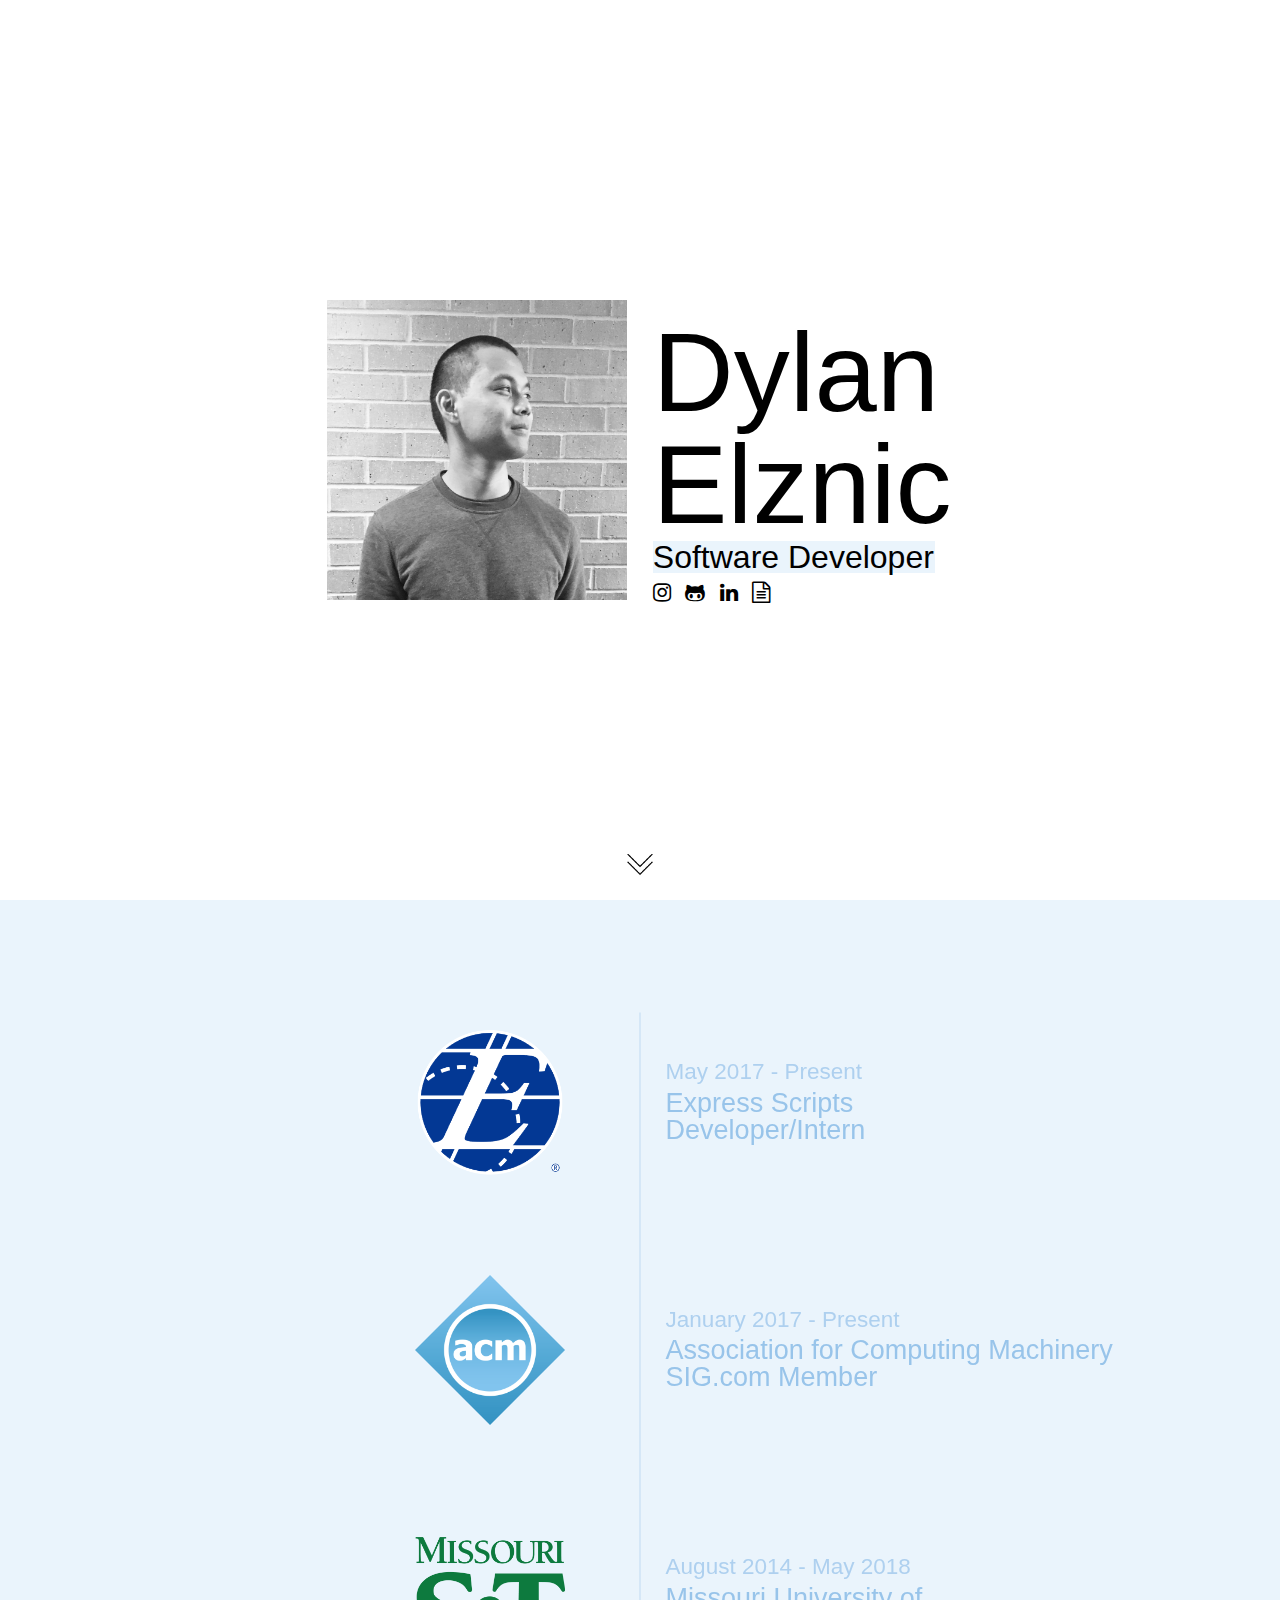
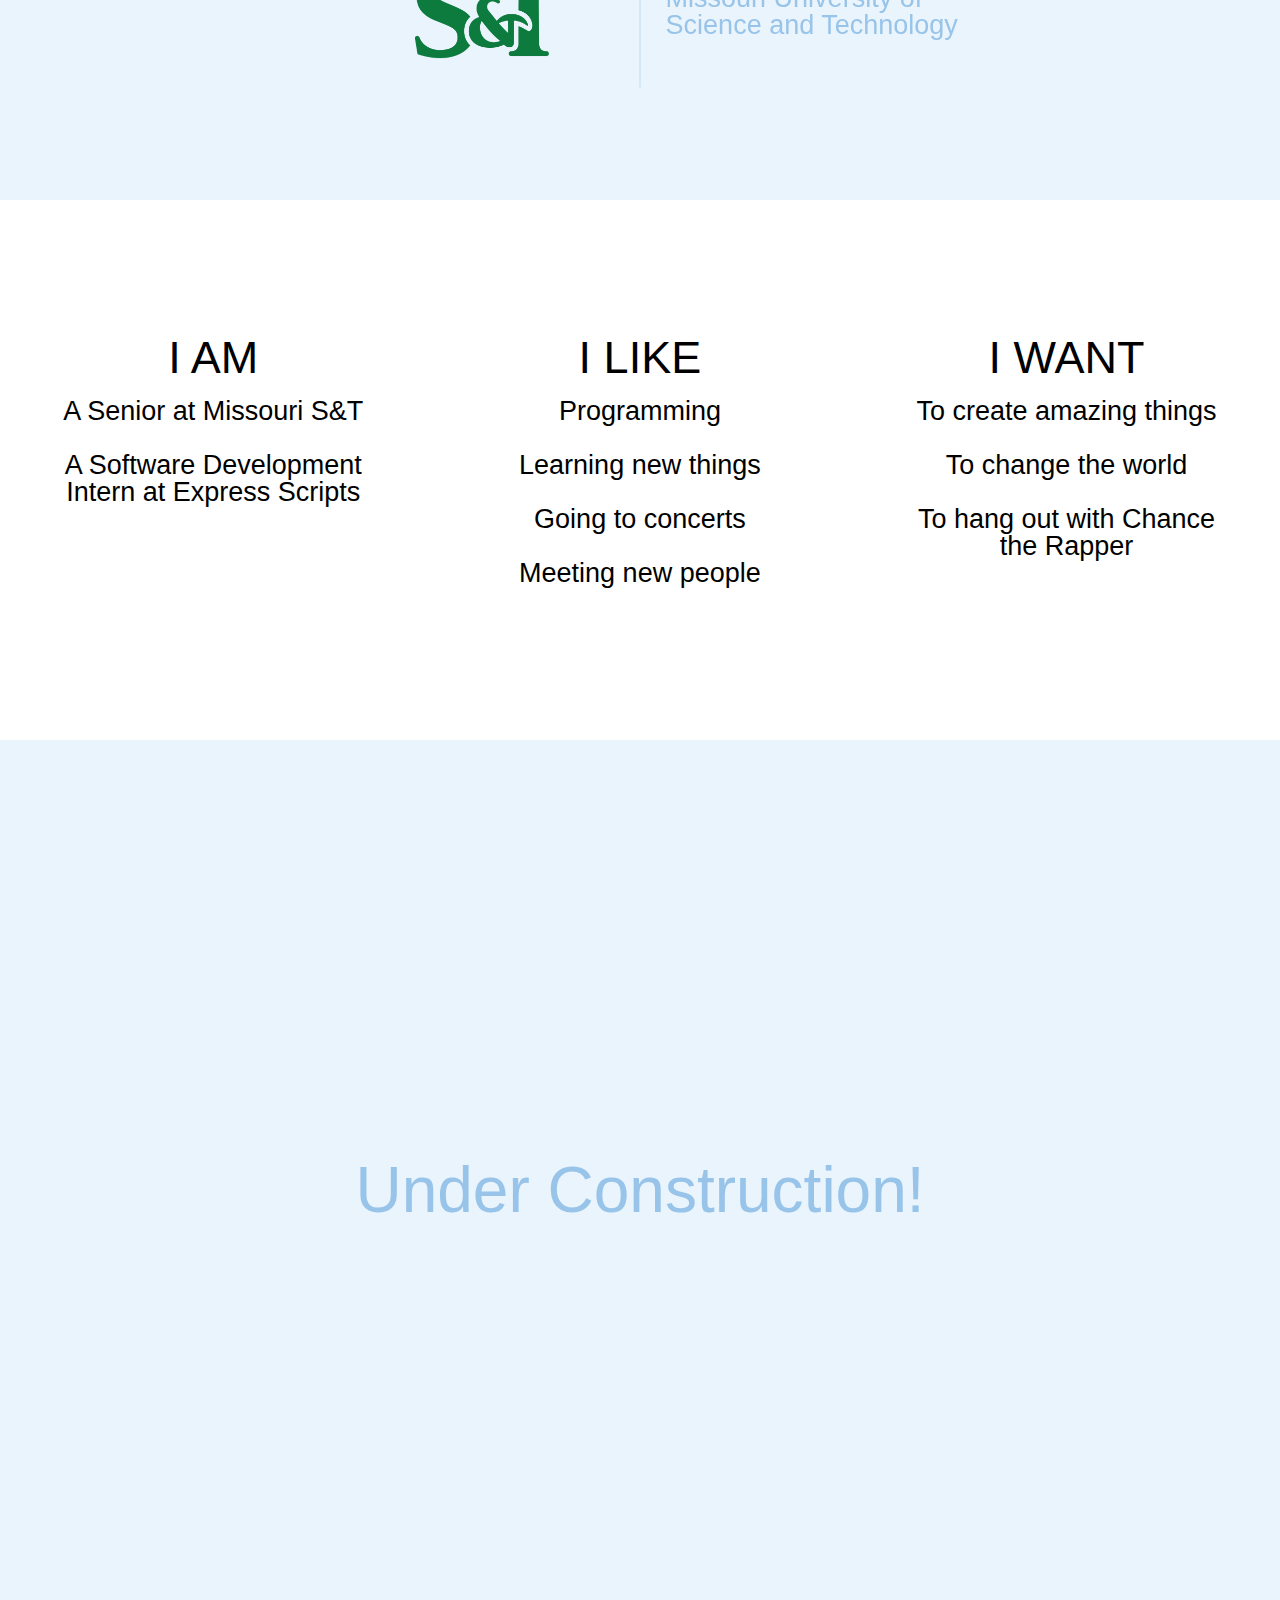
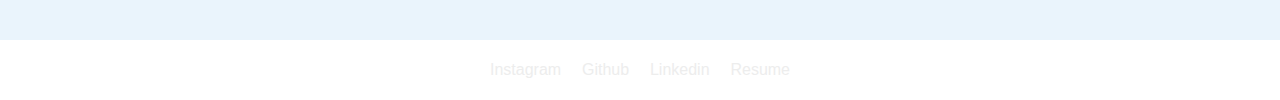
==== index.html @ 470916a1 "[UPDATE] Added under construction notice" ====
<!DOCTYPE html>
<html>
    <head>
        <meta charset="UTF-8">
        <title>Dylan Elznic</title>
        <link rel="icon" href="static/images/favicon.ico" type="image/x-icon">
        <link rel="stylesheet" type="text/css" href="css/reset.css">
        <link rel="stylesheet" type="text/css" href="css/style.css">
        <link rel="stylesheet" href="https://cdnjs.cloudflare.com/ajax/libs/font-awesome/4.7.0/css/font-awesome.min.css">
        <meta name="viewport" content="width=device-width, initial-scale=1" />
        <meta name="viewport" content="initial-scale=1" />
        <script src="https://ajax.googleapis.com/ajax/libs/jquery/2.1.3/jquery.min.js"></script>
    </head>
    <body>
        <script>
        $(function() {
            $('a[href*=#]:not([href=#])').click(function() {
                var target = $(this.hash);
                target = target.length ? target : $('[name=' + this.hash.substr(1) +']');
                if (target.length) {
                    $('html,body').animate({
                      scrollTop: target.offset().top
                    }, 800);
                    return false;
                }
            });
        });
        </script>
        <script>
           $(window).scroll(function() {

            if ($(this).scrollTop() > $(window).height() * 2 || $(window).width() < 750)
             {
                $('#jetpack').css({'visibility': 'hidden'});
             }
            else
             {
              $('#jetpack').css({'visibility': 'visible'});
             }
         });
        </script>
        <script>
           $(window).scroll(function() {

            if ($(this).scrollTop() > $(window).height() * 2 && $(window).width() > 750)
             {
                $('#agent').css({'visibility': 'visible'});
             }
            else
             {
              $('#agent').css({'visibility': 'hidden'});
             }
         });
        </script>
        <div id="header-view">
            <div id="header-image-container">
                <img src="static/images/landing-face.png" id="header-image">
            </div>
            <div id="header-words-container">
                <div id="header-words">
                    <p class="name-text">Dylan</p>
                    <p class="name-text">Elznic</p>
                    <p id="name-subtitle">Software Developer</p>
                    <div id="icon-bar">
                        <ul>
                            <li>
                                <a href="https://www.instagram.com/_dylanjoseph/" class="fa fa-instagram fa-lg" aria-hidden="true"></a>
                            </li>
                             <li>
                                 <a href="https://github.com/dylanelznic" class="fa fa-github-alt fa-lg" aria-hidden="true"></a></li>
                            <li>
                                <a href="https://www.linkedin.com/in/dylan-elznic/" class="fa fa-linkedin fa-lg" aria-hidden="true"></a>
                            </li>
                            <li>
                                <a href="static/files/DylanElznicResume.pdf" class="fa fa-file-text-o fa-lg" aria-hidden="true"></a>
                            </li>
                        </ul>
                    </div>
                </div>
            </div>
            <div id="scroll-arrow-container">
               <a href="#content-1"><img src="static/images/scroll-arrow.png" id="scroll-arrow-image"></a>
            </div>
        </div>
        <div id="body-view">
            <div id="content-1">
                <img id="jetpack" src="static/images/jetpack-animated.gif">
                <div id="timeline-header"></div>
                <div id="timeline-line"></div>
                <div class="tl-item" id="tl-esi">
                    <div class="tl-item-content">
                        <div class="tl-date">May 2017 - Present</div>
                        <div class="tl-text">Express Scripts<br/>Developer/Intern</div>
                    </div>
                    <img class="tl-img" src="static/images/express-scripts.png">
                </div>
                <div class="tl-item" id="tl-acm">
                    <div class="tl-item-content">
                        <div class="tl-date">January 2017 - Present</div>
                        <div class="tl-text">Association for Computing Machinery<br/>SIG.com Member</div>
                    </div>
                    <img class="tl-img" src="static/images/acm-logo.png">
                </div>
                <div class="tl-item" id="tl-mst">
                    <div class="tl-item-content">
                        <div class="tl-date">August 2014 - May 2018</div>
                        <div class="tl-text">Missouri University of<br/>Science and Technology</div>
                    </div>
                    <img class="tl-img" src="static/images/Missouri-S&T_PrimaryLogo_DigitalMinerGreen.png">
                </div>
            </div>
            <div id="content-2">
                <div class="bio-wrapper">
                    <div class="col-1">
                        <div class="i-am">
                            <p class="bio-header">I AM</p>
                            <p class="bio-text">A Senior at Missouri S&amp;T<br/><br/>
                            A Software Development Intern at Express Scripts<br/><br/>
                            </p>
                        </div>
                    </div>
                    <div class="col-2">
                        <div class="i-like">
                            <p class="bio-header">I LIKE</p>
                            <p class="bio-text">Programming<br/><br/>Learning new things<br/><br/>
                            Going to concerts<br/><br/>
                            Meeting new people<br/><br/>
                            </p>
                        </div>
                    </div>
                    <div class="col-3">
                        <div class="i-want">
                            <p class="bio-header">I WANT</p>
                            <p class="bio-text">To create amazing things<br/><br/>To change the world<br/><br/>To hang out with Chance the Rapper
                               </p>
                        </div>
                    </div>
                </div>
            </div>
            <div id="content-3">
                <img id="agent" src="static/images/agent.png">
                <p class="construction">Under Construction!</p>
            </div>
        </div>
        <div id="footer-view">
            <ul id="footer-links">
                <li><a href="https://www.instagram.com/_dylanjoseph/">Instagram</a></li>
                <li><a href="https://github.com/dylanelznic" >Github</a></li>
                <li><a href="https://www.linkedin.com/in/dylan-elznic/">Linkedin</a></li>
                <li><a href="static/files/DylanElznicResume.pdf">Resume</a></li>
            </ul>
        </div>
    </body>
</html>
---- css/style.css ----
body {
    font-family: sans-serif;
}

#header-view {
    position: relative;
    z-index: 1;
    height: 100vh;
    width: 100vw;
    background-color: white;
}

#header-image-container {
    position: relative;
    top: 0;
    width: 100%;
    height: 50%;
}

#header-words-container {
    position: relative;
    bottom: 0;
    width: 100%;
    height: 50%;
}

#header-image {
    position: absolute;
    height:300px;
    width: 300px;
    bottom: 2%;
    left: 50%;
    transform: translateX(-50%);
}

#header-words {
    position: absolute;
    top: 2%;
    left: 50%;
    transform: translateX(-150px);
}

.name-text {
    font-size: 5em;
}

#name-subtitle {
    width: 282px;
    font-size: 2em;
    background-color: #eaf4fc;
}

#icon-bar {
    margin-top: 12px;
}

li {
    display: inline;
}

.fa {
    text-decoration: none;
    color: black;
    transition: color .15s ease-in-out;
    margin-right: 10px;
}

.fa:hover {
    color: lightgrey;
}

#scroll-arrow-container {
    position: absolute;
    bottom: 2%;
    left: 50%;
    transform: translateX(-50%);
}

#scroll-arrow-image {
    visibility: hidden;
    height: 30px;
}

#content-1 {
    position: relative;
    height: 100vh;
    color: white;
    background-color: #eaf4fc;
}

#experience-header-container {
    position: relative;
    top: 0;
    width: 100%;
    height: 10%;
}

#experience-header {
    position: absolute;
    bottom: 0;
    left: 50%;
    transform: translateX(-150px);
    font-size: 2.5em;
    color: grey;
}

#esi-container {
    position: relative;
    top: 0;
    width: 100%;
    height: 45%;
}

#esi-content {
    position: absolute;
    top: 50%;
    left: 50%;
    transform: translate(-50%, -50%);
    height: 300px;
    width: 300px;
}

#esi-logo {
    position: absolute;
    top: 10%;
    left: 50%;
    transform: translateX(-50%);
    height: 180px;
}

#esi-text {
    position: absolute;
    top: 80%;
    left: 50%;
    transform: translateX(-50%);
    font-size: 1.2em;
    color: grey;
}

#acm-container {
    position: relative;
    bottom: 0;
    width: 100%;
    height: 45%;
}

#acm-content {
    position: absolute;
    top: 50%;
    left: 50%;
    transform: translate(-50%, -50%);
    height: 300px;
    width: 300px;
}

#acm-logo {
    position: absolute;
    top: 10%;
    left: 50%;
    transform: translateX(-50%);
    height: 180px;
}

#acm-text {
    position: absolute;
    top: 80%;
    left: 50%;
    transform: translateX(-50%);
    font-size: 1.2em;
    color: grey;
}

#timeline-header {
    position: absolute;
    bottom: 85vh;
    left: 10%;
    font-size: 4vh;
    color: #98c4ea;
}

#timeline-line {
    position: absolute;
    top: 50%;
    left: 35%;
    transform: translate(-50%, -50%);
    height: 75vh;
    width: 1px;
    background-color: #bfd9f2;
}

.tl-item {
    height: 25vh;
    width: 100vw;
}

.tl-item-content {
    display: flex;
    flex-direction: column;
    justify-content: center;
    position: absolute;
    left: 39%;
    height: 100%;
    width: 59%;
}

.tl-date {
    font-size: 2.5vh;
    padding-bottom: 6px;
    color: #aed0ef;
}

.tl-text {
    font-size: 3vh;
    color: #98c4ea;
}

.tl-img {
    position: absolute;
    top: 50%;
    left: 50%;
    height: auto;
    width: 20vw;
    transform: translate(-210%, -50%);
}

#tl-esi {
    position: absolute;
    top: 10vh;
}

#tl-acm {
    position: absolute;
    top: 37.5vh;
}

#tl-mst {
    position: absolute;
    top: 65vh;
}

#footer-view {
    position: relative;
    height: 60px;
    background-color: white;
}

#footer-links {
    position: absolute;
    top: 50%;
    left: 50%;
    transform: translate(-50%, -50%);
    display: flex;
    align-items: stretch; /* Default */
    justify-content: space-between;
    width: 300px;
    margin: 0;
    padding: 0;
}

#footer-links li {
    display: block;
    flex: 0 1 auto; /* Default */
    list-style-type: none;
}

#footer-links a {
    text-decoration: none;
    color: #ededed;
}

#jetpack {
    visibility: hidden;
    position: fixed;
    z-index: 0;
    left: 5vw;
    top: 30%;
    height: 23vh;
    width: auto;
}

#content-2 {
    position: relative;
    z-index: 1;
    height: 60vh;
    width: 100vw;
    background-color: white;
}

.bio-wrapper {
    display: flex;
    flex-direction: row;
    height: 100%;
    width: 100%;
    color: black;
}

.col-1 {
    position: relative;
    height: 100%;
    width: 33.33%;
}

.col-2 {
    position: relative;
    height: 100%;
    width: 33.33%;
}

.col-3 {
    position: relative;
    height: 100%;
    width: 33.33%;
}

.bio-header {
    font-size: 5vh;
    margin-bottom: 2vh;
}

.bio-text {
    font-size: 3vh;
    margin-bottom: 2vh;
}

.i-am {
    position: absolute;
    top: 50%;
    left: 50%;
    transform: translate(-50%, -50%);
    height: 50%;
    width: 80%;
    text-align: center;
}

.i-like {
    position: absolute;
    top: 50%;
    left: 50%;
    transform: translate(-50%, -50%);
    height: 50%;
    width: 80%;
    text-align: center;
}

.i-want {
    position: absolute;
    top: 50%;
    left: 50%;
    transform: translate(-50%, -50%);
    height: 50%;
    width: 80%;
    text-align: center;
}

#content-3 {
    position: relative;
    height: 100vh;
    width: 100vw;
    background-color: #eaf4fc;
}

#agent {
    visibility: hidden;
    position: fixed;
    z-index: 0;
    right: 5%;
    top: 0;
    height: 50vh;
    width: auto;
}

.construction {
    position: absolute;
    top: 50%;
    left: 50%;
    transform: translate(-50%, -50%);
    font-size: 4em;
    color: #98c4ea;
}

/**
#divider-line {
    position: absolute;
    left: 12.5%;
    height: 1px;
    width: 75%;
    background-color: black;
}
**/

@media (min-width: 750px) {
	#header-image-container {
		display: inline-block;
		float: left;
        width: 50%;
        top: 50%;
        transform: translateY(-50%);
	}

	#header-words-container {
		display: inline-block;
		float: right;
        width: 50%;
        top: 50%;
        transform: translateY(-50%);
	}
    
    #header-image {
        top: 50%;
        transform: translateY(-50%);
        bottom: unset;
        left: unset;
        right: 2%;
    }
    
    #header-words {
        top: 50%;
        transform: translateY(-133px);
        left: 2%;
    }
    
    .name-text {
        font-size: 7em;
    }
    
    #scroll-arrow-image {
        visibility: visible;
    }
    
    #experience-header {
        position: absolute;
        bottom: 0;
        left: 50%;
        transform: translateX(-300px);
        font-size: 2.5em;
        color: grey;
    }
    
    #esi-container {
		display: inline-block;
		float: left;
        width: 50%;
        top: 20%;
        transform: translateY(-50%);
	}

	#acm-container {
		display: inline-block;
		float: right;
        width: 50%;
        top: 20%;
        transform: translateY(-50%);
	}
    
    #esi-content {
        left: unset;
        right: 55px;
        transform: translateY(-50%);
    }
    
    #acm-content {
        left: 55px;
        transform: translateY(-50%);
    }
    .tl-img {
        position: absolute;
        top: 50%;
        left: 50%;
        height: auto;
        width: 150px;
        transform: translate(-150%, -50%);
    }
    #timeline-line {
        left: 50%;
        transform: translate(-50%, -50%);
    }
    .tl-item-content {
        left: 52%;
        width: 48%;
    }
    #jetpack {
        visibility: visible;
    }
    #agent {
        visibility: visible;
    }
}
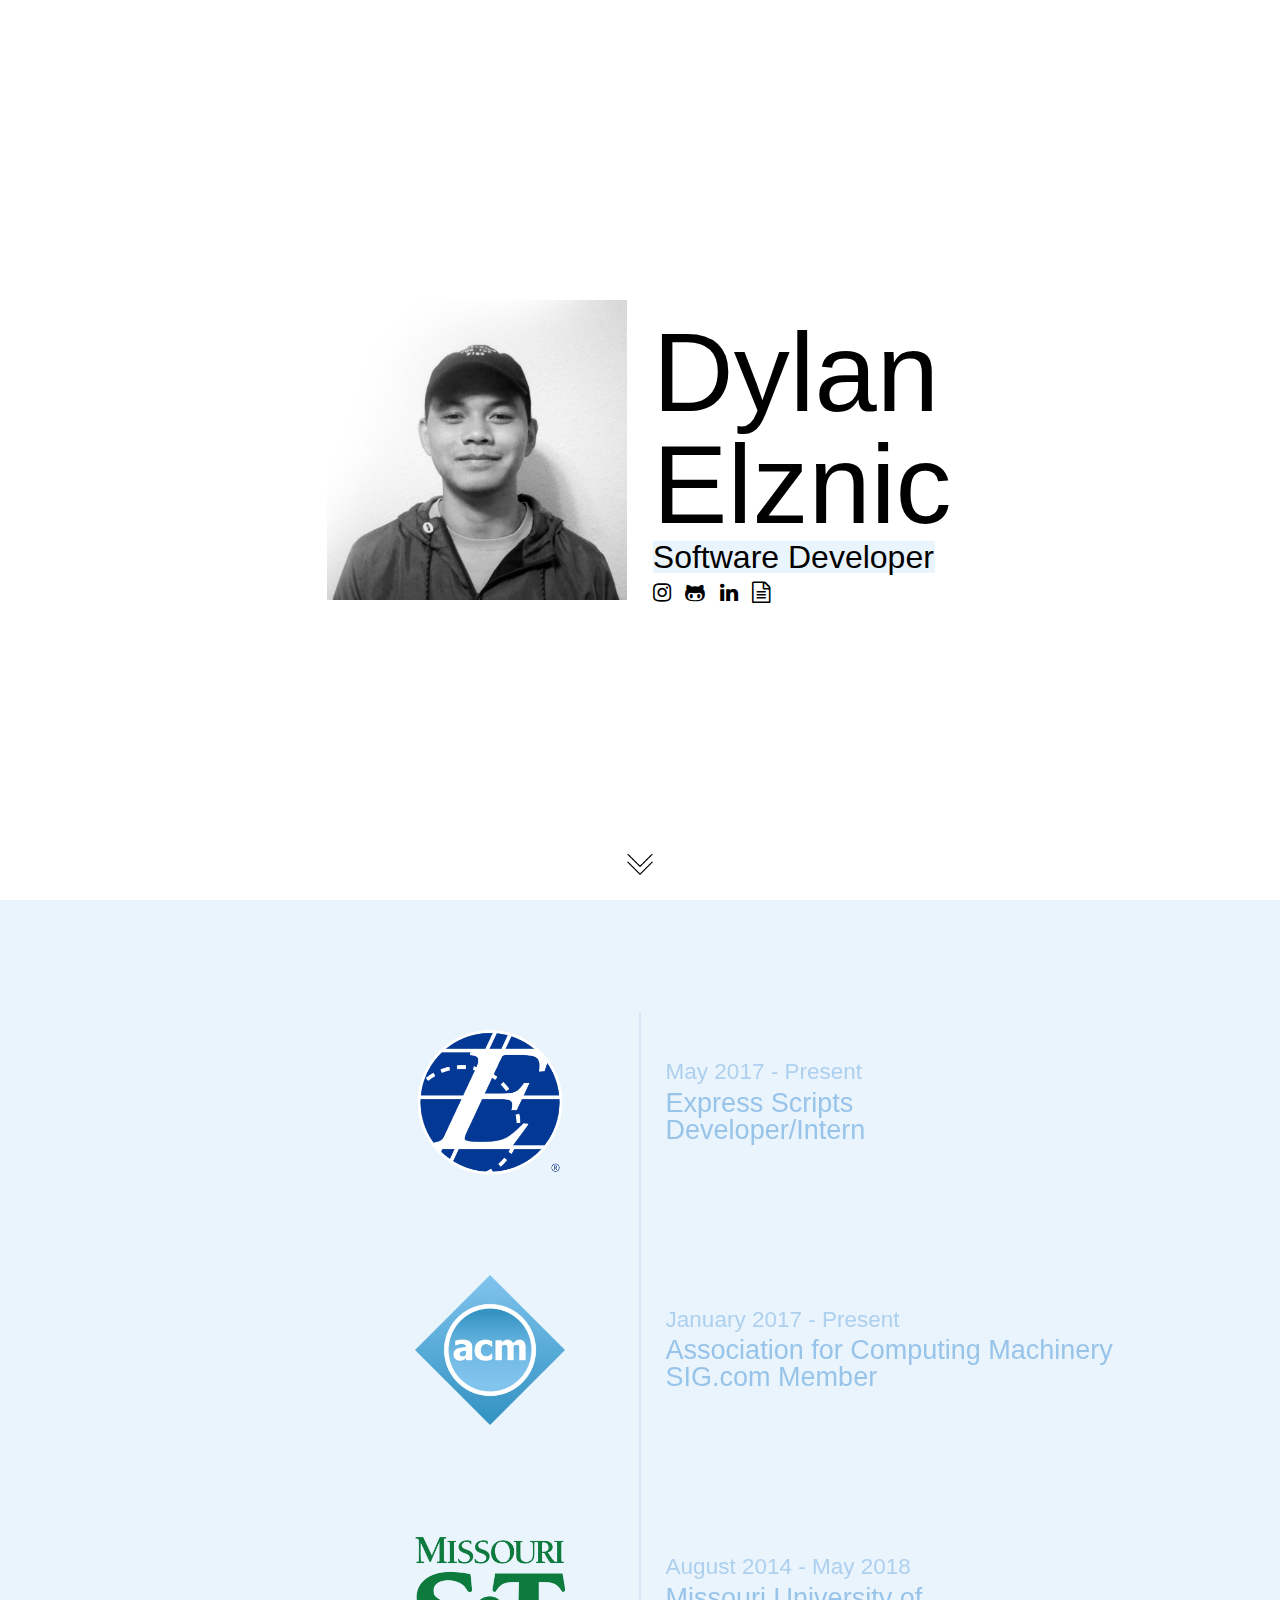
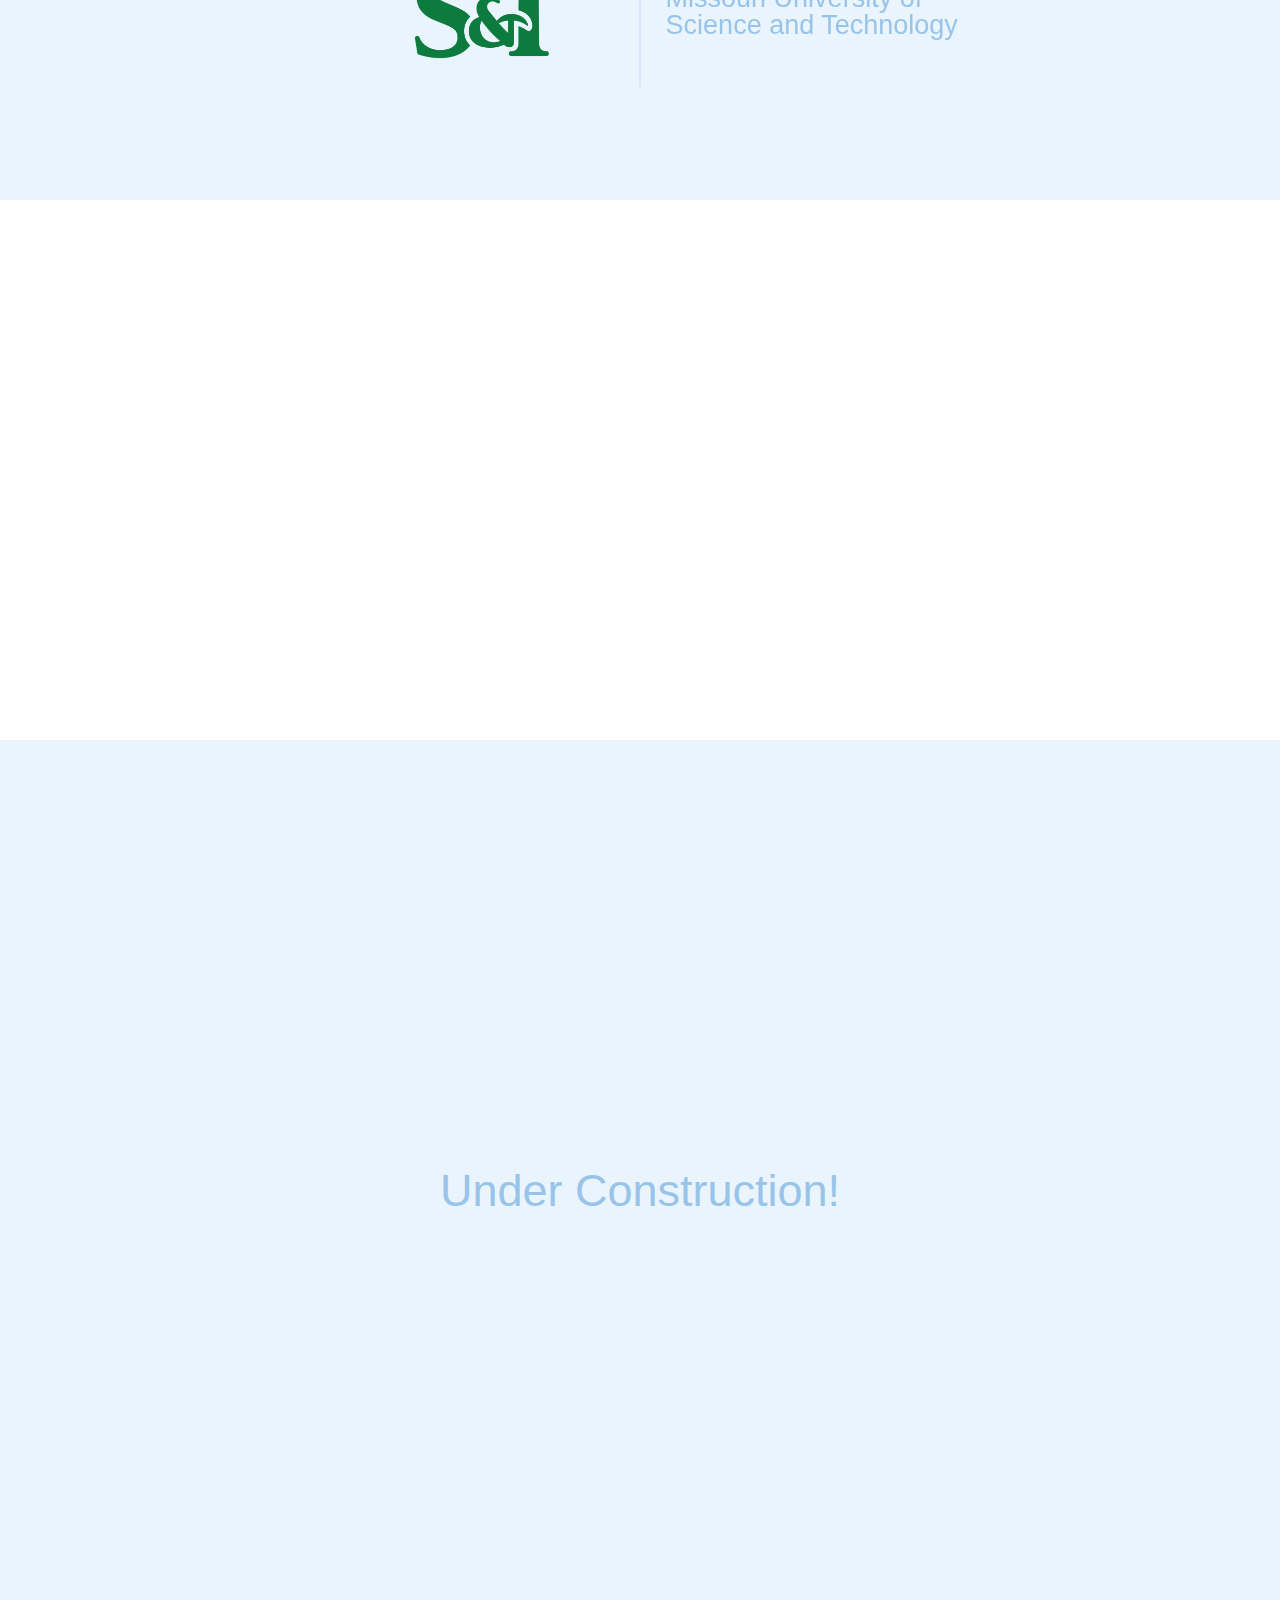
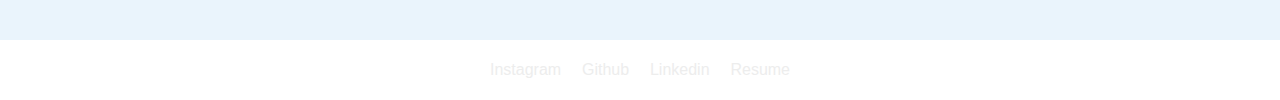
==== commit 022d5a83: "[UPDATE] Updated headshot, resume, and jetpack scrolling" ====
--- a/index.html
+++ b/index.html
@@ -29,14 +29,18 @@
         <script>
            $(window).scroll(function() {
 
-            if ($(this).scrollTop() > $(window).height() * 2 || $(window).width() < 750)
-             {
-                $('#jetpack').css({'visibility': 'hidden'});
-             }
+            if ($(this).scrollTop() > $(window).height() * 1.0)
+            {
+                $('#jetpack').css({'position': 'absolute'});
+            }
+            else if ($(this).scrollTop() < $(window).height() * 1.0)
+            {
+                $('#jetpack').css({'position': 'fixed'});
+            }
             else
-             {
-              $('#jetpack').css({'visibility': 'visible'});
-             }
+            {
+                $('#jetpack').css({'visibility': 'visible'});
+            }
          });
         </script>
         <script>
@@ -113,25 +117,22 @@
                 <div class="bio-wrapper">
                     <div class="col-1">
                         <div class="i-am">
-                            <p class="bio-header">I AM</p>
-                            <p class="bio-text">A Senior at Missouri S&amp;T<br/><br/>
-                            A Software Development Intern at Express Scripts<br/><br/>
+                            <p class="bio-header"></p>
+                            <p class="bio-text">
                             </p>
                         </div>
                     </div>
                     <div class="col-2">
                         <div class="i-like">
-                            <p class="bio-header">I LIKE</p>
-                            <p class="bio-text">Programming<br/><br/>Learning new things<br/><br/>
-                            Going to concerts<br/><br/>
-                            Meeting new people<br/><br/>
+                            <p class="bio-header"></p>
+                            <p class="bio-text">
                             </p>
                         </div>
                     </div>
                     <div class="col-3">
                         <div class="i-want">
-                            <p class="bio-header">I WANT</p>
-                            <p class="bio-text">To create amazing things<br/><br/>To change the world<br/><br/>To hang out with Chance the Rapper
+                            <p class="bio-header"></p>
+                            <p class="bio-text">
                                </p>
                         </div>
                     </div>
--- a/css/style.css
+++ b/css/style.css
@@ -273,7 +273,7 @@
     position: fixed;
     z-index: 0;
     left: 5vw;
-    top: 30%;
+    top: 35%;
     height: 23vh;
     width: auto;
 }
@@ -374,7 +374,7 @@
     top: 50%;
     left: 50%;
     transform: translate(-50%, -50%);
-    font-size: 4em;
+    font-size: 5vh;
     color: #98c4ea;
 }
 
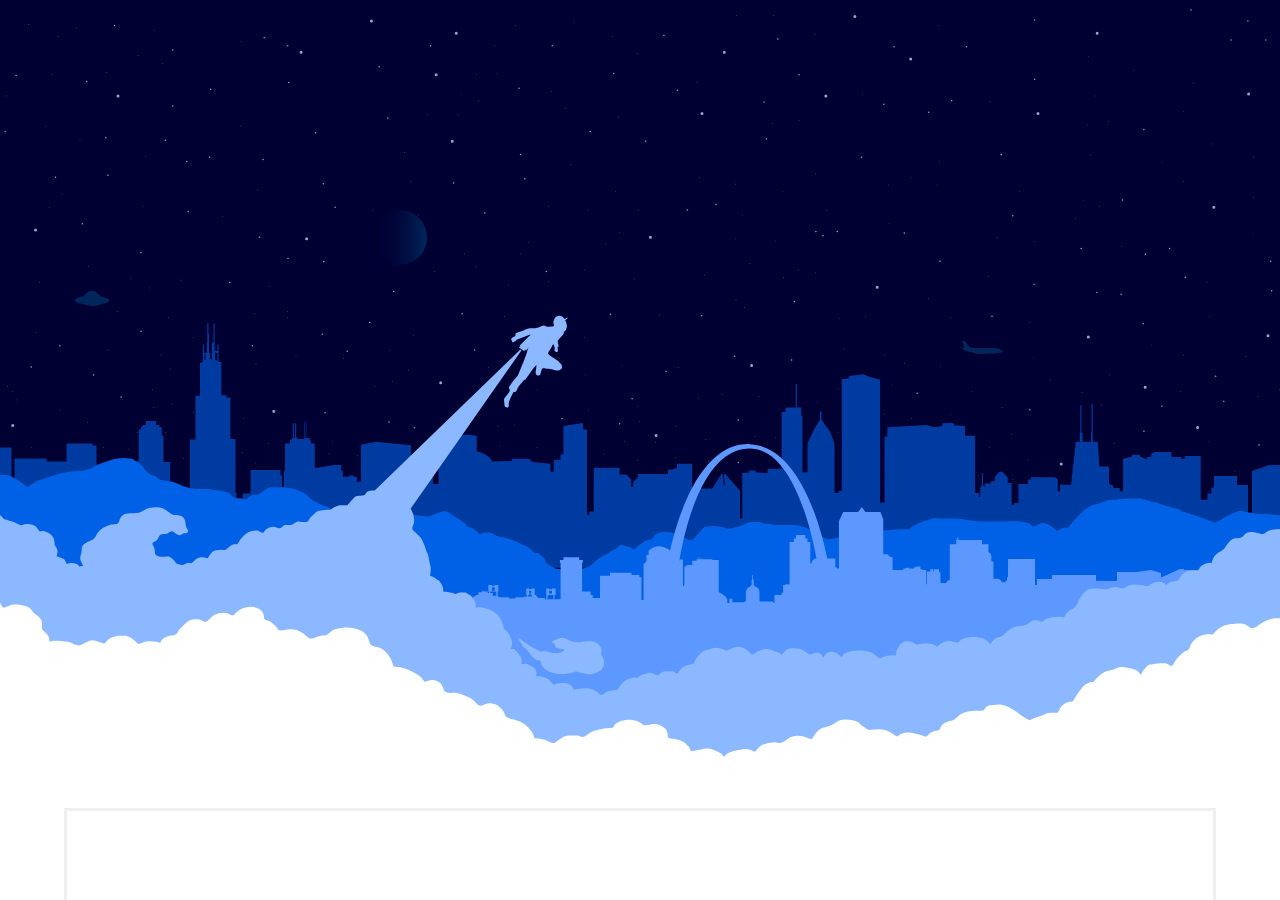
==== commit 9778822a: "parallax test" ====
--- a/index.html
+++ b/index.html
@@ -1,155 +1,41 @@
-<!DOCTYPE html>
-<html>
-    <head>
-        <meta charset="UTF-8">
-        <title>Dylan Elznic</title>
-        <link rel="icon" href="static/images/favicon.ico" type="image/x-icon">
-        <link rel="stylesheet" type="text/css" href="css/reset.css">
-        <link rel="stylesheet" type="text/css" href="css/style.css">
-        <link rel="stylesheet" href="https://cdnjs.cloudflare.com/ajax/libs/font-awesome/4.7.0/css/font-awesome.min.css">
-        <meta name="viewport" content="width=device-width, initial-scale=1" />
-        <meta name="viewport" content="initial-scale=1" />
-        <script src="https://ajax.googleapis.com/ajax/libs/jquery/2.1.3/jquery.min.js"></script>
-    </head>
-    <body>
-        <script>
-        $(function() {
-            $('a[href*=#]:not([href=#])').click(function() {
-                var target = $(this.hash);
-                target = target.length ? target : $('[name=' + this.hash.substr(1) +']');
-                if (target.length) {
-                    $('html,body').animate({
-                      scrollTop: target.offset().top
-                    }, 800);
-                    return false;
-                }
-            });
-        });
-        </script>
-        <script>
-           $(window).scroll(function() {
-
-            if ($(this).scrollTop() > $(window).height() * 1.0)
-            {
-                $('#jetpack').css({'position': 'absolute'});
-            }
-            else if ($(this).scrollTop() < $(window).height() * 1.0)
-            {
-                $('#jetpack').css({'position': 'fixed'});
-            }
-            else
-            {
-                $('#jetpack').css({'visibility': 'visible'});
-            }
-         });
-        </script>
-        <script>
-           $(window).scroll(function() {
-
-            if ($(this).scrollTop() > $(window).height() * 2 && $(window).width() > 750)
-             {
-                $('#agent').css({'visibility': 'visible'});
-             }
-            else
-             {
-              $('#agent').css({'visibility': 'hidden'});
-             }
-         });
-        </script>
-        <div id="header-view">
-            <div id="header-image-container">
-                <img src="static/images/landing-face.png" id="header-image">
-            </div>
-            <div id="header-words-container">
-                <div id="header-words">
-                    <p class="name-text">Dylan</p>
-                    <p class="name-text">Elznic</p>
-                    <p id="name-subtitle">Software Developer</p>
-                    <div id="icon-bar">
-                        <ul>
-                            <li>
-                                <a href="https://www.instagram.com/_dylanjoseph/" class="fa fa-instagram fa-lg" aria-hidden="true"></a>
-                            </li>
-                             <li>
-                                 <a href="https://github.com/dylanelznic" class="fa fa-github-alt fa-lg" aria-hidden="true"></a></li>
-                            <li>
-                                <a href="https://www.linkedin.com/in/dylan-elznic/" class="fa fa-linkedin fa-lg" aria-hidden="true"></a>
-                            </li>
-                            <li>
-                                <a href="static/files/DylanElznicResume.pdf" class="fa fa-file-text-o fa-lg" aria-hidden="true"></a>
-                            </li>
-                        </ul>
-                    </div>
-                </div>
-            </div>
-            <div id="scroll-arrow-container">
-               <a href="#content-1"><img src="static/images/scroll-arrow.png" id="scroll-arrow-image"></a>
-            </div>
+<html lang="en">
+  <head>
+    <meta charset="UTF-8" />
+    <meta name="viewport" content="width=device-width, initial-scale=1.0" />
+    <link rel="stylesheet" type="text/css" href="css/index.css" />
+    <title>Dylan Elznic</title>
+  </head>
+  <body>
+    <div class="parallax">
+      <div class="parallax__layer parallax__layer">
+        <img src="img/background.svg" />
+      </div>
+      <div class="parallax__layer parallax__layer__0">
+        <img src="img/far_stars.svg" />
+      </div>
+      <div class="parallax__layer parallax__layer__1">
+        <img src="img/sky.svg" />
+      </div>
+      <div class="parallax__layer parallax__layer__2">
+        <img width="1865px" src="img/chicago.svg" />
+      </div>
+      <div class="parallax__layer parallax__layer__3">
+        <img src="img/mountains.svg" />
+      </div>
+      <div class="parallax__layer parallax__layer__4">
+        <img src="img/st_louis.svg" />
+      </div>
+      <div class="parallax__layer parallax__layer__5">
+        <img src="img/jetpack.svg" />
+      </div>
+      <div class="parallax__layer parallax__layer__6">
+        <img src="img/foreground_smoke.svg" />
+      </div>
+      <div class="parallax__body__content">
+        <div class="placeholder">
+          Content
         </div>
-        <div id="body-view">
-            <div id="content-1">
-                <img id="jetpack" src="static/images/jetpack-animated.gif">
-                <div id="timeline-header"></div>
-                <div id="timeline-line"></div>
-                <div class="tl-item" id="tl-esi">
-                    <div class="tl-item-content">
-                        <div class="tl-date">May 2017 - Present</div>
-                        <div class="tl-text">Express Scripts<br/>Developer/Intern</div>
-                    </div>
-                    <img class="tl-img" src="static/images/express-scripts.png">
-                </div>
-                <div class="tl-item" id="tl-acm">
-                    <div class="tl-item-content">
-                        <div class="tl-date">January 2017 - Present</div>
-                        <div class="tl-text">Association for Computing Machinery<br/>SIG.com Member</div>
-                    </div>
-                    <img class="tl-img" src="static/images/acm-logo.png">
-                </div>
-                <div class="tl-item" id="tl-mst">
-                    <div class="tl-item-content">
-                        <div class="tl-date">August 2014 - May 2018</div>
-                        <div class="tl-text">Missouri University of<br/>Science and Technology</div>
-                    </div>
-                    <img class="tl-img" src="static/images/Missouri-S&T_PrimaryLogo_DigitalMinerGreen.png">
-                </div>
-            </div>
-            <div id="content-2">
-                <div class="bio-wrapper">
-                    <div class="col-1">
-                        <div class="i-am">
-                            <p class="bio-header"></p>
-                            <p class="bio-text">
-                            </p>
-                        </div>
-                    </div>
-                    <div class="col-2">
-                        <div class="i-like">
-                            <p class="bio-header"></p>
-                            <p class="bio-text">
-                            </p>
-                        </div>
-                    </div>
-                    <div class="col-3">
-                        <div class="i-want">
-                            <p class="bio-header"></p>
-                            <p class="bio-text">
-                               </p>
-                        </div>
-                    </div>
-                </div>
-            </div>
-            <div id="content-3">
-                <img id="agent" src="static/images/agent.png">
-                <p class="construction">Under Construction!</p>
-            </div>
-        </div>
-        <div id="footer-view">
-            <ul id="footer-links">
-                <li><a href="https://www.instagram.com/_dylanjoseph/">Instagram</a></li>
-                <li><a href="https://github.com/dylanelznic" >Github</a></li>
-                <li><a href="https://www.linkedin.com/in/dylan-elznic/">Linkedin</a></li>
-                <li><a href="static/files/DylanElznicResume.pdf">Resume</a></li>
-            </ul>
-        </div>
-    </body>
-</html>+      </div>
+    </div>
+  </body>
+</html>
--- a/css/index.css
+++ b/css/index.css
@@ -0,0 +1,94 @@
+* {
+  box-sizing: border-box;
+}
+
+html,
+body {
+  background-color: #ffffff;
+}
+
+.parallax {
+  perspective: 100px;
+  height: 100vh;
+  overflow-x: hidden;
+  overflow-y: auto;
+  position: absolute;
+  top: 0;
+  left: 0;
+  right: 0;
+  bottom: 0;
+}
+
+.parallax__layer {
+  position: absolute;
+  top: 0;
+  right: 0;
+  bottom: 0;
+  left: 0;
+  display: flex;
+  justify-content: center;
+}
+.parallax__layer img {
+  display: block;
+  position: absolute;
+  width: 1865px;
+  height: 777px;
+  margin-left: auto;
+  margin-right: auto;
+}
+
+.parallax__layer__0 {
+  transform: translateZ(-300px) scale(4);
+}
+
+.parallax__layer__1 {
+  transform: translateZ(-250px) scale(3.5);
+}
+
+.parallax__layer__2 {
+  transform: translateZ(-200px) scale(3);
+}
+
+.parallax__layer__3 {
+  transform: translateZ(-150px) scale(2.5);
+}
+
+.parallax__layer__4 {
+  transform: translateZ(-100px) scale(2);
+}
+
+.parallax__layer__5 {
+  transform: translateZ(-50px) scale(1.5);
+}
+
+.parallax__layer__6 {
+  transform: translateZ(0px) scale(1);
+}
+
+.parallax__body__content {
+  display: block;
+  position: absolute;
+  top: 776px;
+  left: 0;
+  right: 0;
+  height: 100vh;
+  padding: 32px 64px;
+  background: #ffffff;
+  z-index: 2;
+}
+
+.placeholder {
+  display: flex;
+  align-items: center;
+  justify-content: center;
+  width: 100%;
+  height: 100%;
+  border: 3px solid #efefef;
+  color: #efefef;
+  font-size: 120px;
+  font-family: sans-serif;
+  font-weight: 900;
+  text-transform: uppercase;
+}
+
+/*# sourceMappingURL=index.css.map */
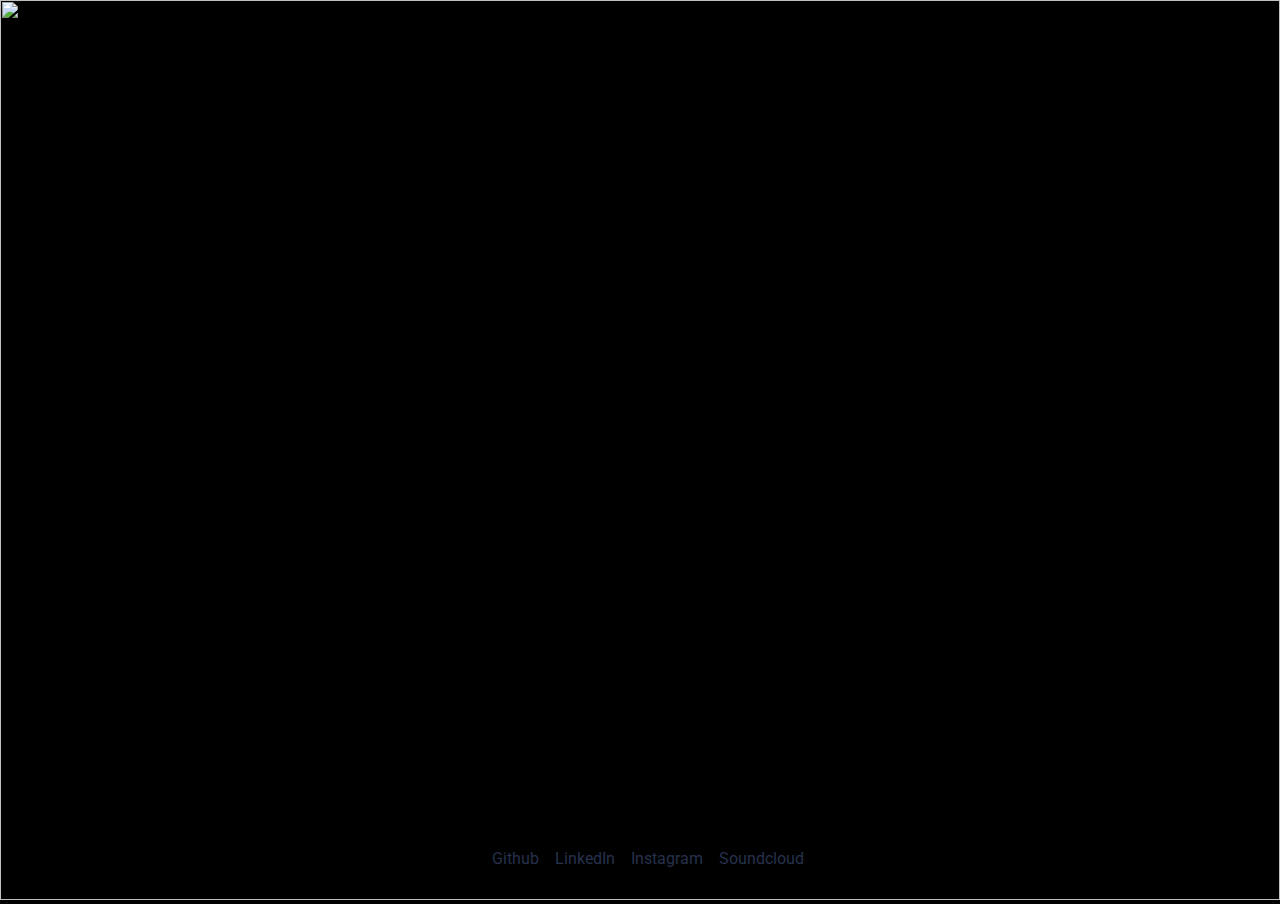
==== commit 44489432: "Playing with under construction" ====
--- a/index.html
+++ b/index.html
@@ -1,41 +1,24 @@
+<!DOCTYPE html>
+
 <html lang="en">
   <head>
-    <meta charset="UTF-8" />
-    <meta name="viewport" content="width=device-width, initial-scale=1.0" />
-    <link rel="stylesheet" type="text/css" href="css/index.css" />
+    <meta charset="utf-8" />
+    <link
+      href="https://fonts.googleapis.com/css2?family=Roboto&display=swap"
+      rel="stylesheet"
+    />
+    <link rel="stylesheet" href="css/styles.css" />
+
     <title>Dylan Elznic</title>
   </head>
   <body>
-    <div class="parallax">
-      <div class="parallax__layer parallax__layer">
-        <img src="img/background.svg" />
-      </div>
-      <div class="parallax__layer parallax__layer__0">
-        <img src="img/far_stars.svg" />
-      </div>
-      <div class="parallax__layer parallax__layer__1">
-        <img src="img/sky.svg" />
-      </div>
-      <div class="parallax__layer parallax__layer__2">
-        <img width="1865px" src="img/chicago.svg" />
-      </div>
-      <div class="parallax__layer parallax__layer__3">
-        <img src="img/mountains.svg" />
-      </div>
-      <div class="parallax__layer parallax__layer__4">
-        <img src="img/st_louis.svg" />
-      </div>
-      <div class="parallax__layer parallax__layer__5">
-        <img src="img/jetpack.svg" />
-      </div>
-      <div class="parallax__layer parallax__layer__6">
-        <img src="img/foreground_smoke.svg" />
-      </div>
-      <div class="parallax__body__content">
-        <div class="placeholder">
-          Content
-        </div>
-      </div>
+    <img src="../static/images/website-desktop.png" class="desktop-image" />
+    <img src="../static/images/website-mobile.png" class="mobile-image" />
+    <div class="footer">
+      <a href="https://github.com/dylanelznic">Github</a>
+      <a href="https://www.linkedin.com/in/dylan-elznic/">LinkedIn</a>
+      <a href="https://www.instagram.com/_dylanjoseph">Instagram</a>
+      <a href="https://soundcloud.com/dylanjoseph_6">Soundcloud</a>
     </div>
   </body>
 </html>
--- a/css/styles.css
+++ b/css/styles.css
@@ -0,0 +1,46 @@
+html,
+body {
+  height: 100%;
+  margin: 0;
+  background-color: #000000;
+}
+
+img {
+  width: 100%;
+  height: 100%;
+  object-fit: cover;
+}
+
+@media only screen and (min-width: 1024px) {
+  .mobile-image {
+    display: none;
+  }
+}
+
+@media only screen and (max-width: 1024px) {
+  .desktop-image {
+    display: none;
+  }
+}
+
+.footer {
+  position: absolute;
+  bottom: 0;
+  display: flex;
+  justify-content: center;
+  width: 100%;
+  padding-bottom: 32px;
+}
+
+.footer a {
+  margin-left: 16px;
+  color: #26314c;
+  font-family: "Roboto", sans-serif;
+  text-decoration: none;
+  cursor: pointer;
+}
+
+.footer a:hover {
+  color: #d695d4;
+  transition: color 0.5s;
+}
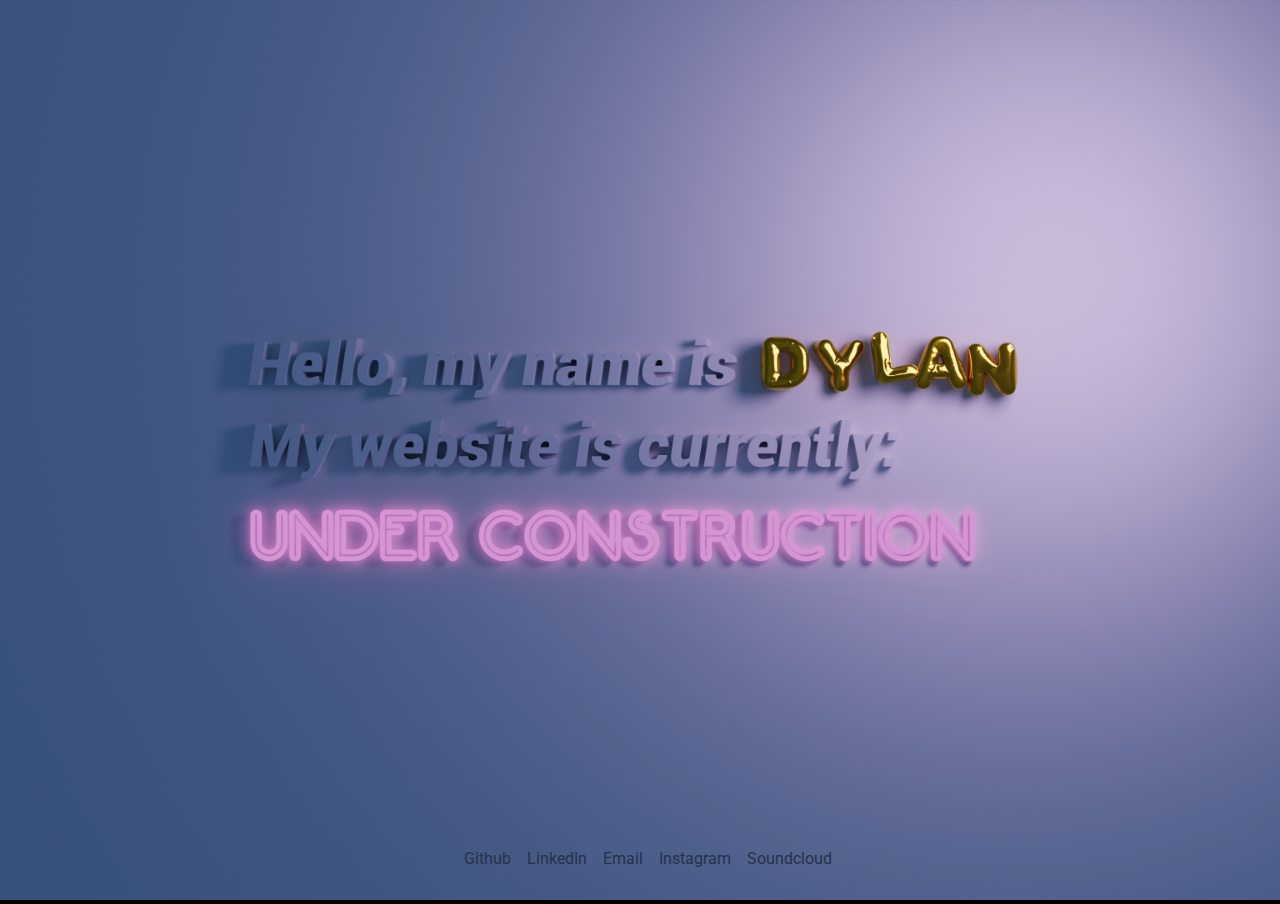
==== commit 68d74cc1: "Ready for release" ====
--- a/index.html
+++ b/index.html
@@ -8,15 +8,20 @@
       rel="stylesheet"
     />
     <link rel="stylesheet" href="css/styles.css" />
+    <link
+      rel="icon"
+      href="https://emojipedia-us.s3.dualstack.us-west-1.amazonaws.com/thumbs/320/apple/237/man-surfing-type-5_1f3c4-1f3fe-200d-2642-fe0f.png"
+    />
 
     <title>Dylan Elznic</title>
   </head>
   <body>
-    <img src="../static/images/website-desktop.png" class="desktop-image" />
-    <img src="../static/images/website-mobile.png" class="mobile-image" />
+    <img src="../static/images/website-desktop.jpg" class="desktop-image" />
+    <img src="../static/images/website-mobile.jpg" class="mobile-image" />
     <div class="footer">
       <a href="https://github.com/dylanelznic">Github</a>
       <a href="https://www.linkedin.com/in/dylan-elznic/">LinkedIn</a>
+      <a href="mailto: dylan.elznic@gmail.com">Email</a>
       <a href="https://www.instagram.com/_dylanjoseph">Instagram</a>
       <a href="https://soundcloud.com/dylanjoseph_6">Soundcloud</a>
     </div>
--- a/css/styles.css
+++ b/css/styles.css
@@ -11,13 +11,13 @@
   object-fit: cover;
 }
 
-@media only screen and (min-width: 1024px) {
+@media only screen and (min-width: 824px) {
   .mobile-image {
     display: none;
   }
 }
 
-@media only screen and (max-width: 1024px) {
+@media only screen and (max-width: 824px) {
   .desktop-image {
     display: none;
   }
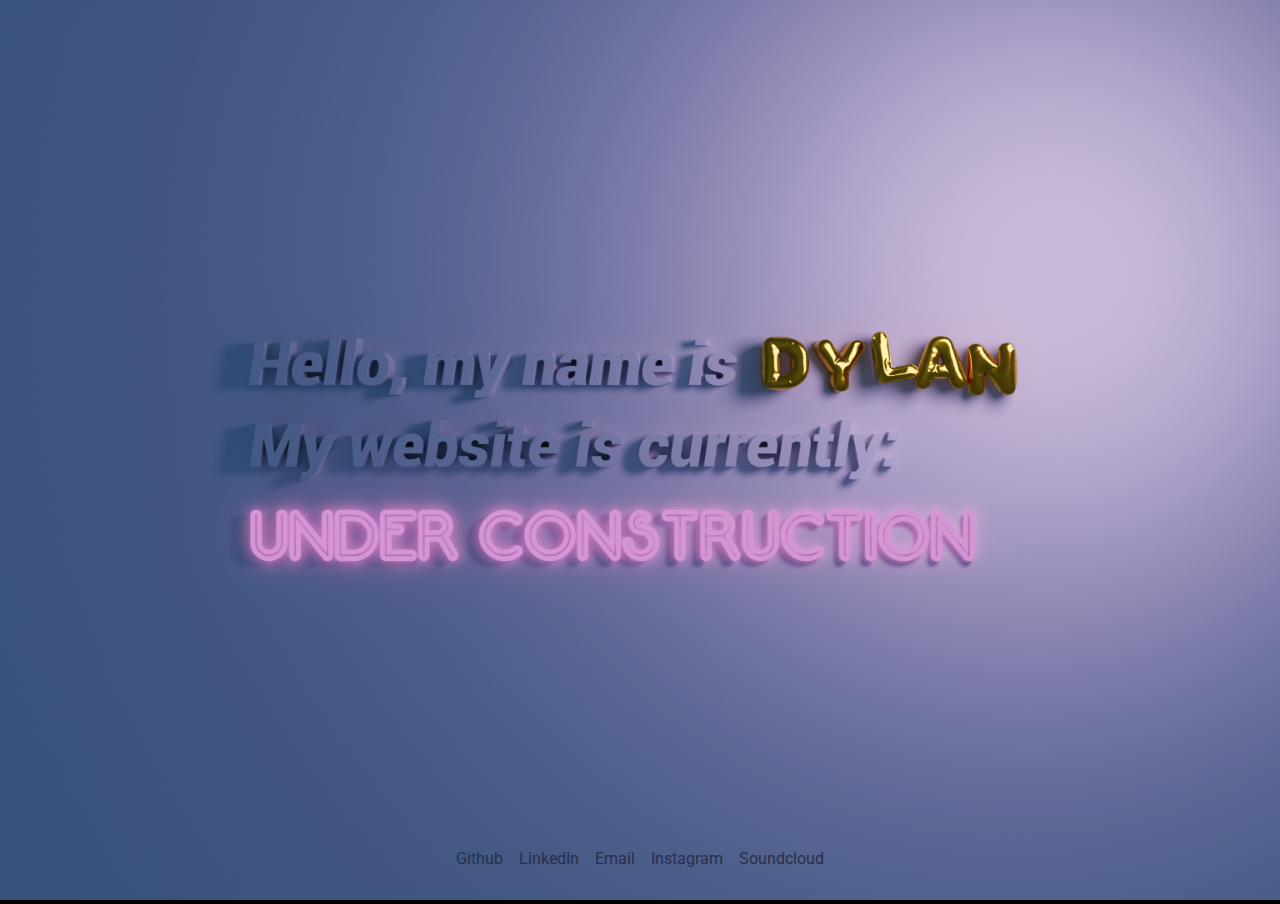
==== commit 2a57ba92: "Fix media queries" ====
--- a/index.html
+++ b/index.html
@@ -3,16 +3,19 @@
 <html lang="en">
   <head>
     <meta charset="utf-8" />
+    <meta
+      name="viewport"
+      content="width=device-width, initial-scale=1, minimum-scale=1"
+    />
     <link
       href="https://fonts.googleapis.com/css2?family=Roboto&display=swap"
       rel="stylesheet"
     />
-    <link rel="stylesheet" href="css/styles.css" />
+    <link rel="stylesheet" href="css/styles.v3.css" />
     <link
       rel="icon"
-      href="https://emojipedia-us.s3.dualstack.us-west-1.amazonaws.com/thumbs/320/apple/237/man-surfing-type-5_1f3c4-1f3fe-200d-2642-fe0f.png"
+      href="https://emojipedia-us.s3.dualstack.us-west-1.amazonaws.com/thumbs/320/apple/237/man-surfing-type-4_1f3c4-1f3fd-200d-2642-fe0f.png"
     />
-
     <title>Dylan Elznic</title>
   </head>
   <body>
--- a/css/styles.v3.css
+++ b/css/styles.v3.css
@@ -0,0 +1,53 @@
+html,
+body {
+  height: 100%;
+  margin: 0;
+  background-color: #000000;
+}
+
+img {
+  width: 100%;
+  height: 100%;
+  object-fit: cover;
+}
+
+.footer {
+  position: absolute;
+  bottom: 0;
+  display: flex;
+  justify-content: center;
+  width: 100%;
+  padding-bottom: 32px;
+}
+
+.footer a {
+  color: #26314c;
+  font-family: "Roboto", sans-serif;
+  text-decoration: none;
+  cursor: pointer;
+}
+
+.footer a:not(:first-of-type) {
+  margin-left: 16px;
+}
+
+.footer a:hover {
+  color: #d695d4;
+  transition: color 0.5s;
+}
+
+@media only screen and (min-width: 825px) {
+  .mobile-image {
+    display: none;
+  }
+}
+
+@media only screen and (max-width: 824px) {
+  .desktop-image {
+    display: none;
+  }
+
+  .footer a {
+    font-size: 13px;
+  }
+}
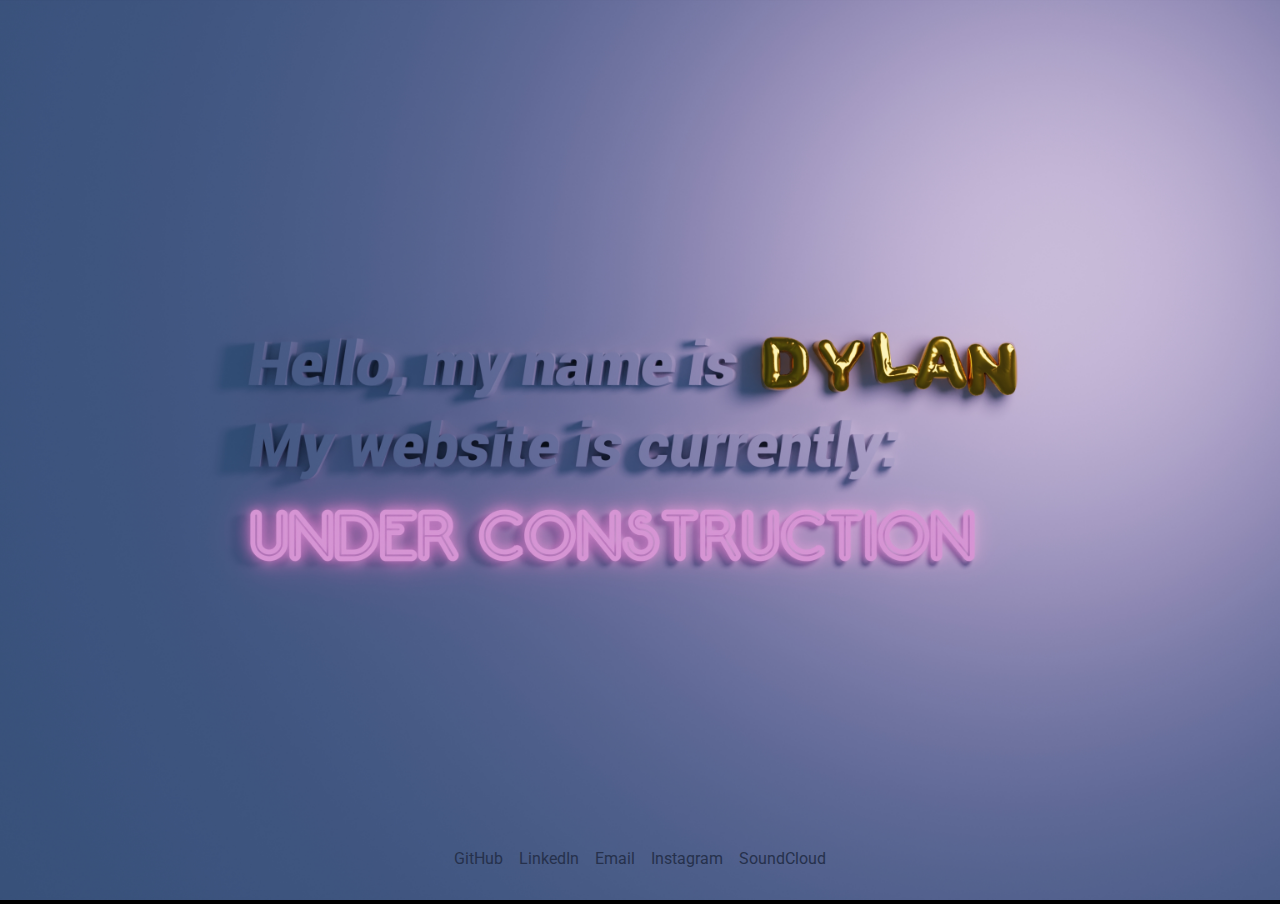
==== commit 3d57d2e0: "Fix link casing" ====
--- a/index.html
+++ b/index.html
@@ -22,11 +22,11 @@
     <img src="../static/images/website-desktop.jpg" class="desktop-image" />
     <img src="../static/images/website-mobile.jpg" class="mobile-image" />
     <div class="footer">
-      <a href="https://github.com/dylanelznic">Github</a>
+      <a href="https://github.com/dylanelznic">GitHub</a>
       <a href="https://www.linkedin.com/in/dylan-elznic/">LinkedIn</a>
       <a href="mailto: dylan.elznic@gmail.com">Email</a>
       <a href="https://www.instagram.com/_dylanjoseph">Instagram</a>
-      <a href="https://soundcloud.com/dylanjoseph_6">Soundcloud</a>
+      <a href="https://soundcloud.com/dylanjoseph_6">SoundCloud</a>
     </div>
   </body>
 </html>
